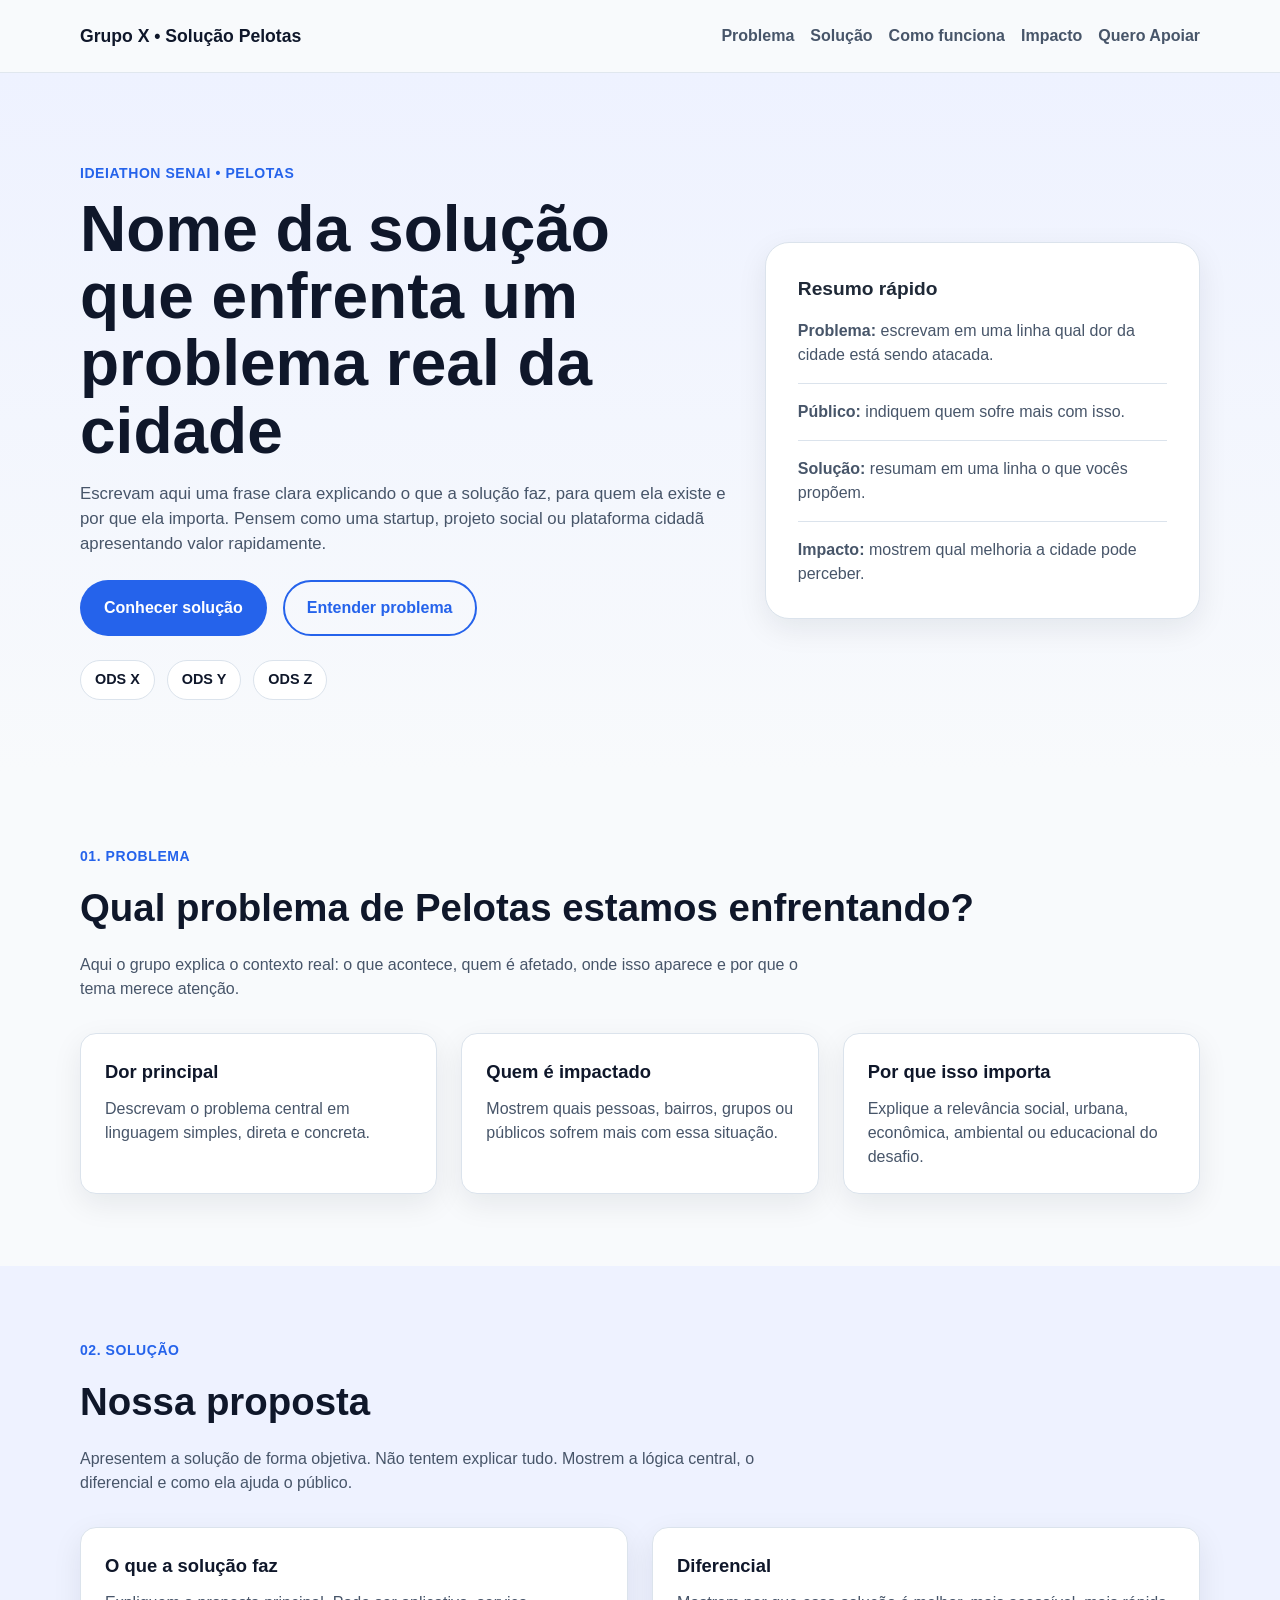
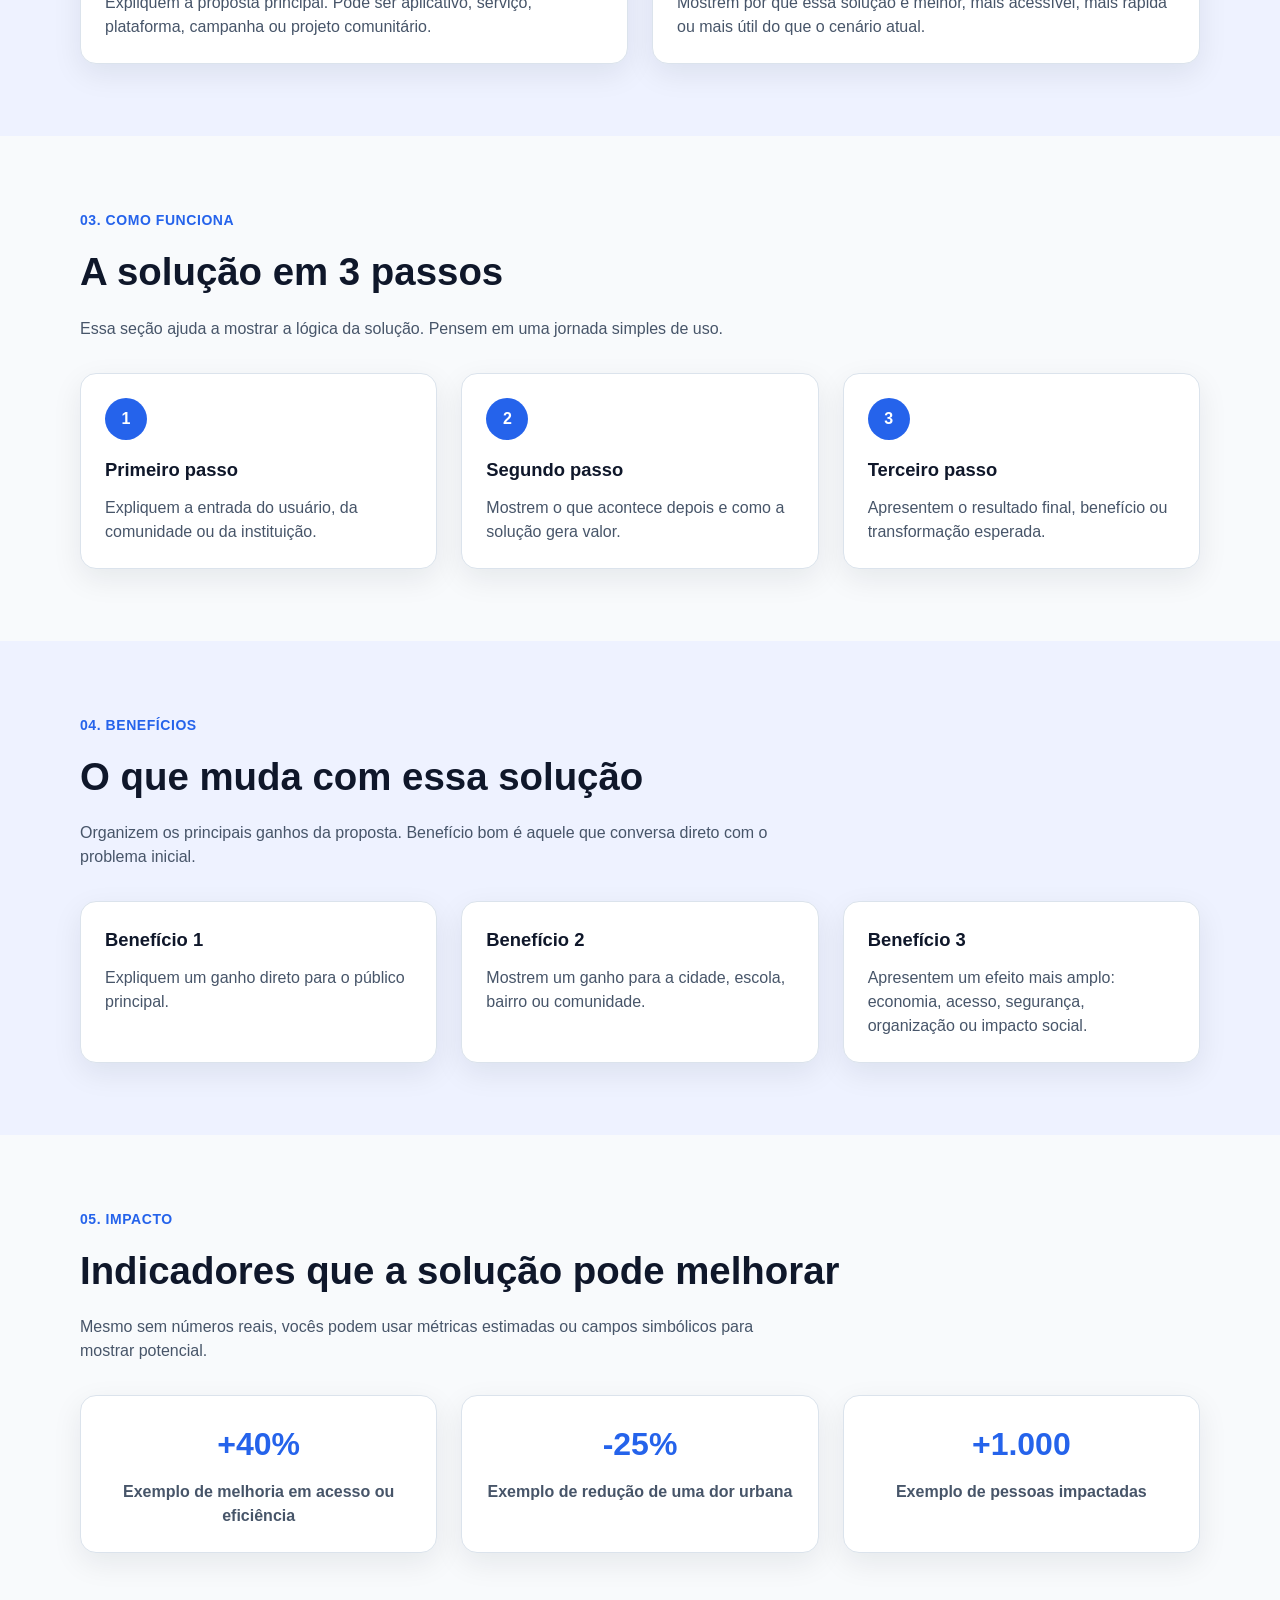
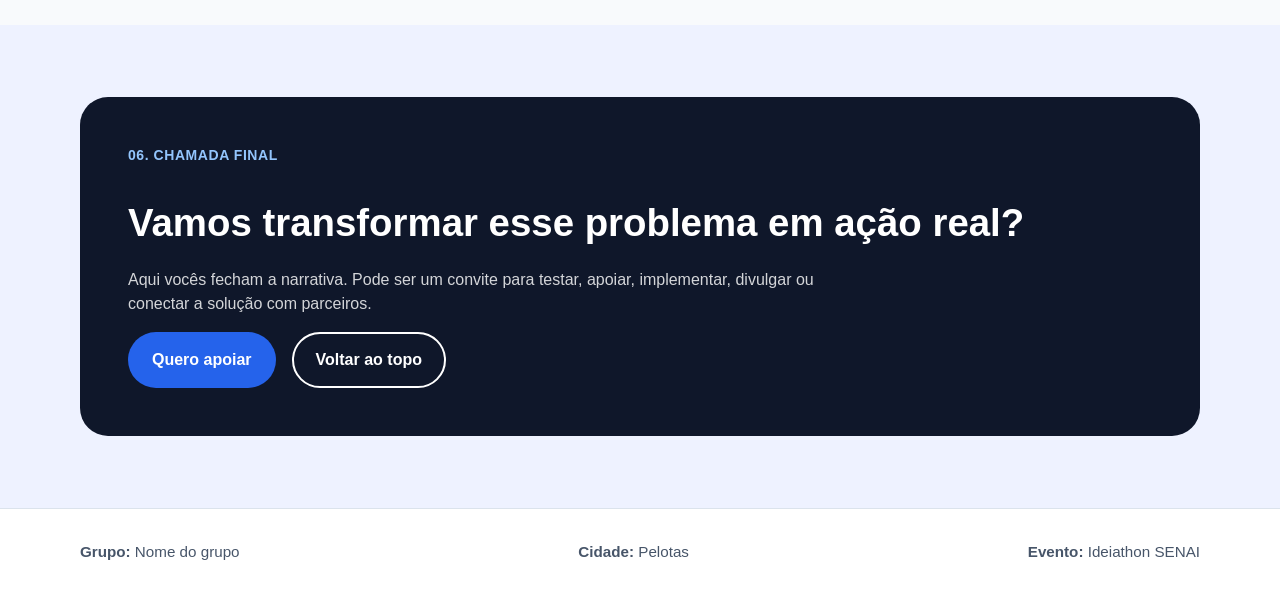
==== INDEX_MODELO.HTML @ 587a087d "Add files via upload" ====
<!--
TEMPLATE BASE — IDEIATHON SENAI
Objetivo: landing page em HTML/CSS para apresentar uma solução real para um problema da cidade.
-->

<!DOCTYPE html>
<html lang="pt-BR">
<head>
  <meta charset="UTF-8" />
  <meta name="viewport" content="width=device-width, initial-scale=1.0" />
  <title>Nome da Solução | Ideiathon SENAI</title>
  <link rel="stylesheet" href="estilo.css" />
</head>
<body>
  <!-- HEADER -->
  <header class="site-header">
    <div class="container nav">
      <a href="#inicio" class="logo">Grupo X • Solução Pelotas</a>
      <nav>
        <ul class="nav-menu">
          <li><a href="#problema">Problema</a></li>
          <li><a href="#solucao">Solução</a></li>
          <li><a href="#como-funciona">Como funciona</a></li>
          <li><a href="#impacto">Impacto</a></li>
          <li><a href="#contato">Quero Apoiar</a></li>
        </ul>
      </nav>
    </div>
  </header>

  <main>
    <!-- HERO -->
    <section class="hero" id="inicio">
      <div class="container hero-wrap">
        <div>
          <span class="eyebrow">Ideiathon SENAI • Pelotas</span>
          <h1>Nome da solução que enfrenta um problema real da cidade</h1>
          <p>
            Escrevam aqui uma frase clara explicando o que a solução faz, para quem ela existe e por que ela importa.
            Pensem como uma startup, projeto social ou plataforma cidadã apresentando valor rapidamente.
          </p>

          <div class="hero-actions">
            <a href="#solucao" class="btn btn-primary">Conhecer solução</a>
            <a href="#problema" class="btn btn-secondary">Entender problema</a>
          </div>

          <div class="hero-badges">
            <span class="badge">ODS X</span>
            <span class="badge">ODS Y</span>
            <span class="badge">ODS Z</span>
          </div>
        </div>

        <aside class="hero-panel">
          <h2>Resumo rápido</h2>
          <ul>
            <li><strong>Problema:</strong> escrevam em uma linha qual dor da cidade está sendo atacada.</li>
            <li><strong>Público:</strong> indiquem quem sofre mais com isso.</li>
            <li><strong>Solução:</strong> resumam em uma linha o que vocês propõem.</li>
            <li><strong>Impacto:</strong> mostrem qual melhoria a cidade pode perceber.</li>
          </ul>
        </aside>
      </div>
    </section>

    <!-- PROBLEMA -->
    <section class="section" id="problema">
      <div class="container">
        <span class="eyebrow">01. Problema</span>
        <h2 class="section-title">Qual problema de Pelotas estamos enfrentando?</h2>
        <p class="section-text">
          Aqui o grupo explica o contexto real: o que acontece, quem é afetado, onde isso aparece e por que o tema merece atenção.
        </p>

        <div class="grid grid-3">
          <article class="card">
            <h3>Dor principal</h3>
            <p>Descrevam o problema central em linguagem simples, direta e concreta.</p>
          </article>

          <article class="card">
            <h3>Quem é impactado</h3>
            <p>Mostrem quais pessoas, bairros, grupos ou públicos sofrem mais com essa situação.</p>
          </article>

          <article class="card">
            <h3>Por que isso importa</h3>
            <p>Explique a relevância social, urbana, econômica, ambiental ou educacional do desafio.</p>
          </article>
        </div>
      </div>
    </section>

    <!-- SOLUÇÃO -->
    <section class="section section-alt" id="solucao">
      <div class="container">
        <span class="eyebrow">02. Solução</span>
        <h2 class="section-title">Nossa proposta</h2>
        <p class="section-text">
          Apresentem a solução de forma objetiva. Não tentem explicar tudo. Mostrem a lógica central, o diferencial e como ela ajuda o público.
        </p>

        <div class="grid grid-2">
          <article class="card">
            <h3>O que a solução faz</h3>
            <p>Expliquem a proposta principal. Pode ser aplicativo, serviço, plataforma, campanha ou projeto comunitário.</p>
          </article>

          <article class="card">
            <h3>Diferencial</h3>
            <p>Mostrem por que essa solução é melhor, mais acessível, mais rápida ou mais útil do que o cenário atual.</p>
          </article>
        </div>
      </div>
    </section>

    <!-- COMO FUNCIONA -->
    <section class="section" id="como-funciona">
      <div class="container">
        <span class="eyebrow">03. Como funciona</span>
        <h2 class="section-title">A solução em 3 passos</h2>
        <p class="section-text">
          Essa seção ajuda a mostrar a lógica da solução. Pensem em uma jornada simples de uso.
        </p>

        <div class="grid grid-3">
          <article class="card">
            <div class="step-number">1</div>
            <h3>Primeiro passo</h3>
            <p>Expliquem a entrada do usuário, da comunidade ou da instituição.</p>
          </article>

          <article class="card">
            <div class="step-number">2</div>
            <h3>Segundo passo</h3>
            <p>Mostrem o que acontece depois e como a solução gera valor.</p>
          </article>

          <article class="card">
            <div class="step-number">3</div>
            <h3>Terceiro passo</h3>
            <p>Apresentem o resultado final, benefício ou transformação esperada.</p>
          </article>
        </div>
      </div>
    </section>

    <!-- BENEFÍCIOS -->
    <section class="section section-alt" id="beneficios">
      <div class="container">
        <span class="eyebrow">04. Benefícios</span>
        <h2 class="section-title">O que muda com essa solução</h2>
        <p class="section-text">
          Organizem os principais ganhos da proposta. Benefício bom é aquele que conversa direto com o problema inicial.
        </p>

        <div class="grid grid-3">
          <article class="card">
            <h3>Benefício 1</h3>
            <p>Expliquem um ganho direto para o público principal.</p>
          </article>

          <article class="card">
            <h3>Benefício 2</h3>
            <p>Mostrem um ganho para a cidade, escola, bairro ou comunidade.</p>
          </article>

          <article class="card">
            <h3>Benefício 3</h3>
            <p>Apresentem um efeito mais amplo: economia, acesso, segurança, organização ou impacto social.</p>
          </article>
        </div>
      </div>
    </section>

    <!-- IMPACTO -->
    <section class="section" id="impacto">
      <div class="container">
        <span class="eyebrow">05. Impacto</span>
        <h2 class="section-title">Indicadores que a solução pode melhorar</h2>
        <p class="section-text">
          Mesmo sem números reais, vocês podem usar métricas estimadas ou campos simbólicos para mostrar potencial.
        </p>

        <div class="metrics">
          <div class="metric">
            <strong>+40%</strong>
            <span>Exemplo de melhoria em acesso ou eficiência</span>
          </div>
          <div class="metric">
            <strong>-25%</strong>
            <span>Exemplo de redução de uma dor urbana</span>
          </div>
          <div class="metric">
            <strong>+1.000</strong>
            <span>Exemplo de pessoas impactadas</span>
          </div>
        </div>
      </div>
    </section>

    <!-- CTA -->
    <section class="section section-alt" id="contato">
      <div class="container">
        <div class="cta-box">
          <span class="eyebrow" style="color:#93c5fd;">06. Chamada final</span>
          <h2 class="section-title" style="color:white; margin-bottom: 0;">Vamos transformar esse problema em ação real?</h2>
          <p>
            Aqui vocês fecham a narrativa. Pode ser um convite para testar, apoiar, implementar, divulgar ou conectar a solução com parceiros.
          </p>
          <div class="hero-actions" style="margin-bottom:0;">
            <a href="#inicio" class="btn btn-primary">Quero apoiar</a>
            <a href="#problema" class="btn btn-secondary" style="border-color:white; color:white;">Voltar ao topo</a>
          </div>
        </div>
      </div>
    </section>
  </main>

  <!-- FOOTER -->
  <footer class="footer">
    <div class="container footer-wrap">
      <p><strong>Grupo:</strong> Nome do grupo</p>
      <p><strong>Cidade:</strong> Pelotas</p>
      <p><strong>Evento:</strong> Ideiathon SENAI</p>
    </div>
  </footer>

  <script>
    // JS opcional.
    // Pode ser usado para menu mobile, animações simples ou navegação suave extra.
    console.log('Template do Ideiathon carregado com sucesso.');
  </script>
</body>
</html>
---- estilo.css ----
/* =========================
       1. RESET / BASE
    ========================== */
    * {
      margin: 0;
      padding: 0;
      box-sizing: border-box;
    }

    html {
      scroll-behavior: smooth;
    }

    body {
      font-family: Arial, Helvetica, sans-serif;
      line-height: 1.5;
      color: #1f2937;
      background: #f8fafc;
    }

    img {
      max-width: 100%;
      display: block;
    }

    a {
      text-decoration: none;
      color: inherit;
    }

    ul {
      list-style: none;
    }

    /* =========================
       2. VARIABLES
    ========================== */
    :root {
      --bg: #f8fafc;
      --surface: #ffffff;
      --surface-alt: #eef2ff;
      --text: #1f2937;
      --text-light: #475569;
      --primary: #2563eb;
      --primary-dark: #1d4ed8;
      --accent: #0f172a;
      --border: #dbe3ec;
      --success: #16a34a;
      --radius: 16px;
      --shadow: 0 10px 30px rgba(15, 23, 42, 0.08);
      --max-width: 1120px;
      --space-1: 8px;
      --space-2: 12px;
      --space-3: 16px;
      --space-4: 24px;
      --space-5: 32px;
      --space-6: 48px;
      --space-7: 72px;
    }

    /* =========================
       3. UTILITIES
    ========================== */
    .container {
      width: min(100% - 32px, var(--max-width));
      margin: 0 auto;
    }

    .section {
      padding: var(--space-7) 0;
    }

    .section-alt {
      background: var(--surface-alt);
    }

    .eyebrow {
      display: inline-block;
      margin-bottom: var(--space-2);
      font-size: 0.875rem;
      font-weight: 700;
      letter-spacing: 0.04em;
      text-transform: uppercase;
      color: var(--primary);
    }

    .section-title {
      font-size: clamp(1.8rem, 3vw, 2.6rem);
      margin-bottom: var(--space-3);
      color: var(--accent);
    }

    .section-text {
      max-width: 720px;
      color: var(--text-light);
      margin-bottom: var(--space-5);
    }

    .grid {
      display: grid;
      gap: var(--space-4);
    }

    .grid-2 {
      grid-template-columns: repeat(2, minmax(0, 1fr));
    }

    .grid-3 {
      grid-template-columns: repeat(3, minmax(0, 1fr));
    }

    .card {
      background: var(--surface);
      border: 1px solid var(--border);
      border-radius: var(--radius);
      padding: var(--space-4);
      box-shadow: var(--shadow);
    }

    .card h3 {
      margin-bottom: var(--space-2);
      font-size: 1.15rem;
      color: var(--accent);
    }

    .card p {
      color: var(--text-light);
    }

    .btn {
      display: inline-flex;
      align-items: center;
      justify-content: center;
      gap: 8px;
      padding: 14px 22px;
      border-radius: 999px;
      font-weight: 700;
      transition: 0.2s ease;
      border: 2px solid transparent;
    }

    .btn-primary {
      background: var(--primary);
      color: white;
    }

    .btn-primary:hover {
      background: var(--primary-dark);
    }

    .btn-secondary {
      border-color: var(--primary);
      color: var(--primary);
      background: transparent;
    }

    .btn-secondary:hover {
      background: rgba(37, 99, 235, 0.08);
    }

    /* =========================
       4. HEADER / NAV
    ========================== */
    .site-header {
      position: sticky;
      top: 0;
      z-index: 100;
      background: rgba(248, 250, 252, 0.92);
      backdrop-filter: blur(12px);
      border-bottom: 1px solid rgba(219, 227, 236, 0.8);
    }

    .nav {
      min-height: 72px;
      display: flex;
      align-items: center;
      justify-content: space-between;
      gap: var(--space-3);
    }

    .logo {
      font-weight: 800;
      color: var(--accent);
      font-size: 1.1rem;
    }

    .nav-menu {
      display: flex;
      gap: var(--space-3);
      flex-wrap: wrap;
      color: var(--text-light);
      font-weight: 600;
    }

    .nav-menu a:hover {
      color: var(--primary);
    }

    /* =========================
       5. HERO
    ========================== */
    .hero {
      padding: 88px 0 72px;
      background: linear-gradient(180deg, #eef2ff 0%, #f8fafc 100%);
    }

    .hero-wrap {
      display: grid;
      grid-template-columns: 1.2fr 0.8fr;
      gap: var(--space-5);
      align-items: center;
    }

    .hero h1 {
      font-size: clamp(2.2rem, 5vw, 4rem);
      line-height: 1.05;
      margin-bottom: var(--space-3);
      color: var(--accent);
    }

    .hero p {
      font-size: 1.05rem;
      color: var(--text-light);
      max-width: 650px;
      margin-bottom: var(--space-4);
    }

    .hero-actions {
      display: flex;
      flex-wrap: wrap;
      gap: var(--space-3);
      margin-bottom: var(--space-4);
    }

    .hero-badges {
      display: flex;
      flex-wrap: wrap;
      gap: var(--space-2);
    }

    .badge {
      background: white;
      color: var(--accent);
      border: 1px solid var(--border);
      border-radius: 999px;
      padding: 8px 14px;
      font-size: 0.9rem;
      font-weight: 700;
    }

    .hero-panel {
      background: white;
      border: 1px solid var(--border);
      border-radius: 24px;
      padding: var(--space-5);
      box-shadow: var(--shadow);
    }

    .hero-panel h2 {
      font-size: 1.2rem;
      margin-bottom: var(--space-3);
    }

    .hero-panel ul {
      display: grid;
      gap: var(--space-3);
    }

    .hero-panel li {
      padding-bottom: var(--space-3);
      border-bottom: 1px solid var(--border);
      color: var(--text-light);
    }

    .hero-panel li:last-child {
      border-bottom: none;
      padding-bottom: 0;
    }

    /* =========================
       6. HOW IT WORKS / STEPS
    ========================== */
    .step-number {
      width: 42px;
      height: 42px;
      border-radius: 50%;
      display: inline-flex;
      align-items: center;
      justify-content: center;
      background: var(--primary);
      color: white;
      font-weight: 800;
      margin-bottom: var(--space-3);
    }

    /* =========================
       7. IMPACT METRICS
    ========================== */
    .metrics {
      display: grid;
      grid-template-columns: repeat(3, minmax(0, 1fr));
      gap: var(--space-4);
    }

    .metric {
      background: var(--surface);
      border-radius: var(--radius);
      border: 1px solid var(--border);
      padding: var(--space-4);
      text-align: center;
      box-shadow: var(--shadow);
    }

    .metric strong {
      display: block;
      font-size: 2rem;
      color: var(--primary);
      margin-bottom: var(--space-2);
    }

    .metric span {
      color: var(--text-light);
      font-weight: 600;
    }

    /* =========================
       8. CTA FINAL
    ========================== */
    .cta-box {
      background: var(--accent);
      color: white;
      border-radius: 28px;
      padding: clamp(28px, 4vw, 48px);
      display: grid;
      gap: var(--space-3);
    }

    .cta-box p {
      color: rgba(255, 255, 255, 0.82);
      max-width: 700px;
    }

    /* =========================
       9. FOOTER
    ========================== */
    .footer {
      padding: var(--space-5) 0;
      border-top: 1px solid var(--border);
      background: white;
    }

    .footer-wrap {
      display: flex;
      justify-content: space-between;
      gap: var(--space-3);
      flex-wrap: wrap;
      color: var(--text-light);
      font-size: 0.95rem;
    }

    /* =========================
       10. RESPONSIVE
    ========================== */
    @media (max-width: 900px) {
      .hero-wrap,
      .grid-2,
      .grid-3,
      .metrics {
        grid-template-columns: 1fr;
      }

      .nav {
        flex-direction: column;
        justify-content: center;
        padding: 12px 0;
      }

      .hero {
        padding-top: 56px;
      }
    }
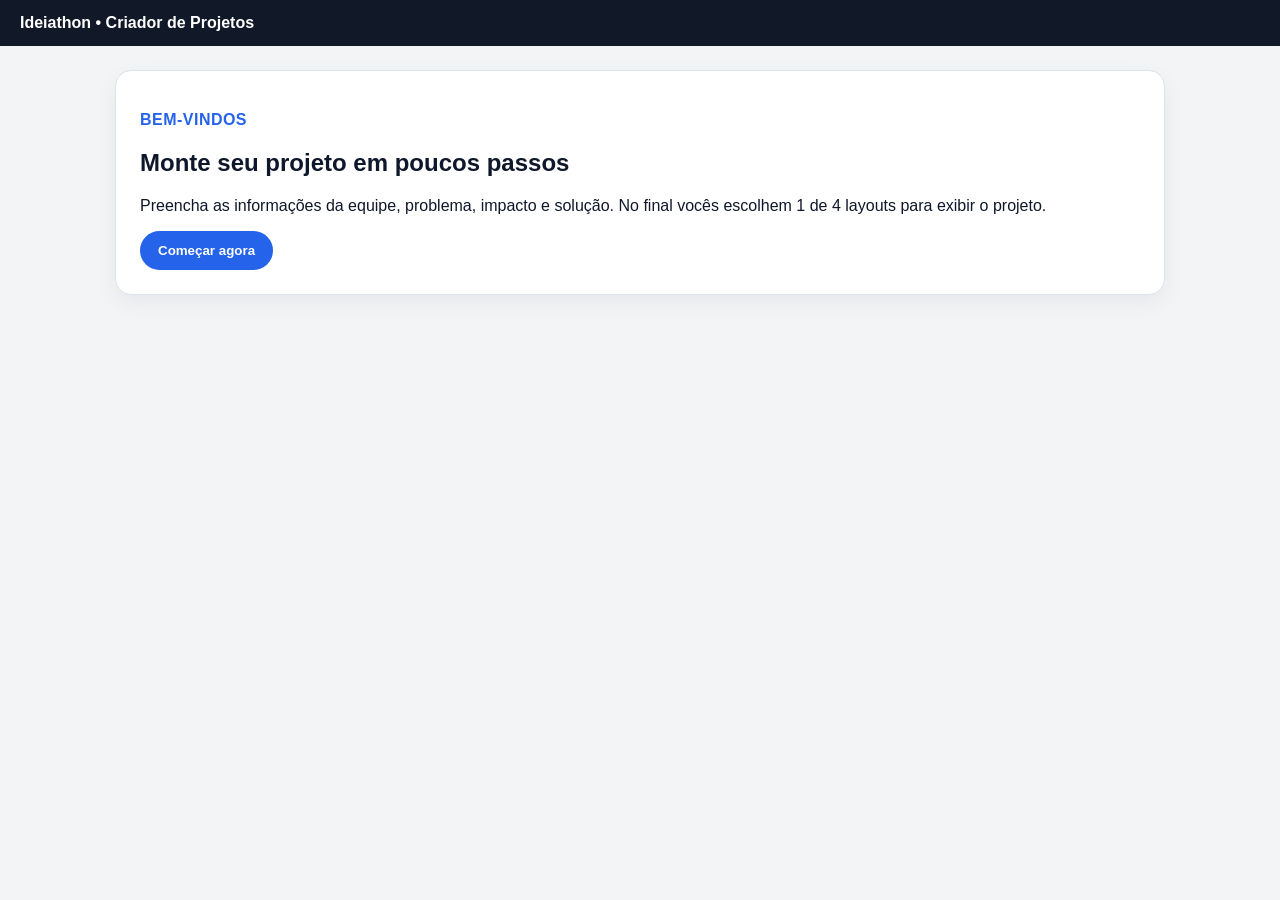
==== commit 7f1e5976: "Implementa fluxo completo de projetos com 4 layouts" ====
--- a/INDEX_MODELO.HTML
+++ b/INDEX_MODELO.HTML
@@ -1,236 +1,103 @@
-<!--
-TEMPLATE BASE — IDEIATHON SENAI
-Objetivo: landing page em HTML/CSS para apresentar uma solução real para um problema da cidade.
--->
-
-<!DOCTYPE html>
-<html lang="pt-BR">
-<head>
-  <meta charset="UTF-8" />
-  <meta name="viewport" content="width=device-width, initial-scale=1.0" />
-  <title>Nome da Solução | Ideiathon SENAI</title>
-  <link rel="stylesheet" href="estilo.css" />
-</head>
-<body>
-  <!-- HEADER -->
-  <header class="site-header">
-    <div class="container nav">
-      <a href="#inicio" class="logo">Grupo X • Solução Pelotas</a>
-      <nav>
-        <ul class="nav-menu">
-          <li><a href="#problema">Problema</a></li>
-          <li><a href="#solucao">Solução</a></li>
-          <li><a href="#como-funciona">Como funciona</a></li>
-          <li><a href="#impacto">Impacto</a></li>
-          <li><a href="#contato">Quero Apoiar</a></li>
-        </ul>
-      </nav>
-    </div>
-  </header>
-
-  <main>
-    <!-- HERO -->
-    <section class="hero" id="inicio">
-      <div class="container hero-wrap">
-        <div>
-          <span class="eyebrow">Ideiathon SENAI • Pelotas</span>
-          <h1>Nome da solução que enfrenta um problema real da cidade</h1>
-          <p>
-            Escrevam aqui uma frase clara explicando o que a solução faz, para quem ela existe e por que ela importa.
-            Pensem como uma startup, projeto social ou plataforma cidadã apresentando valor rapidamente.
-          </p>
-
-          <div class="hero-actions">
-            <a href="#solucao" class="btn btn-primary">Conhecer solução</a>
-            <a href="#problema" class="btn btn-secondary">Entender problema</a>
-          </div>
-
-          <div class="hero-badges">
-            <span class="badge">ODS X</span>
-            <span class="badge">ODS Y</span>
-            <span class="badge">ODS Z</span>
-          </div>
-        </div>
-
-        <aside class="hero-panel">
-          <h2>Resumo rápido</h2>
-          <ul>
-            <li><strong>Problema:</strong> escrevam em uma linha qual dor da cidade está sendo atacada.</li>
-            <li><strong>Público:</strong> indiquem quem sofre mais com isso.</li>
-            <li><strong>Solução:</strong> resumam em uma linha o que vocês propõem.</li>
-            <li><strong>Impacto:</strong> mostrem qual melhoria a cidade pode perceber.</li>
-          </ul>
-        </aside>
-      </div>
-    </section>
-
-    <!-- PROBLEMA -->
-    <section class="section" id="problema">
-      <div class="container">
-        <span class="eyebrow">01. Problema</span>
-        <h2 class="section-title">Qual problema de Pelotas estamos enfrentando?</h2>
-        <p class="section-text">
-          Aqui o grupo explica o contexto real: o que acontece, quem é afetado, onde isso aparece e por que o tema merece atenção.
-        </p>
-
-        <div class="grid grid-3">
-          <article class="card">
-            <h3>Dor principal</h3>
-            <p>Descrevam o problema central em linguagem simples, direta e concreta.</p>
-          </article>
-
-          <article class="card">
-            <h3>Quem é impactado</h3>
-            <p>Mostrem quais pessoas, bairros, grupos ou públicos sofrem mais com essa situação.</p>
-          </article>
-
-          <article class="card">
-            <h3>Por que isso importa</h3>
-            <p>Explique a relevância social, urbana, econômica, ambiental ou educacional do desafio.</p>
-          </article>
-        </div>
-      </div>
-    </section>
-
-    <!-- SOLUÇÃO -->
-    <section class="section section-alt" id="solucao">
-      <div class="container">
-        <span class="eyebrow">02. Solução</span>
-        <h2 class="section-title">Nossa proposta</h2>
-        <p class="section-text">
-          Apresentem a solução de forma objetiva. Não tentem explicar tudo. Mostrem a lógica central, o diferencial e como ela ajuda o público.
-        </p>
-
-        <div class="grid grid-2">
-          <article class="card">
-            <h3>O que a solução faz</h3>
-            <p>Expliquem a proposta principal. Pode ser aplicativo, serviço, plataforma, campanha ou projeto comunitário.</p>
-          </article>
-
-          <article class="card">
-            <h3>Diferencial</h3>
-            <p>Mostrem por que essa solução é melhor, mais acessível, mais rápida ou mais útil do que o cenário atual.</p>
-          </article>
-        </div>
-      </div>
-    </section>
-
-    <!-- COMO FUNCIONA -->
-    <section class="section" id="como-funciona">
-      <div class="container">
-        <span class="eyebrow">03. Como funciona</span>
-        <h2 class="section-title">A solução em 3 passos</h2>
-        <p class="section-text">
-          Essa seção ajuda a mostrar a lógica da solução. Pensem em uma jornada simples de uso.
-        </p>
-
-        <div class="grid grid-3">
-          <article class="card">
-            <div class="step-number">1</div>
-            <h3>Primeiro passo</h3>
-            <p>Expliquem a entrada do usuário, da comunidade ou da instituição.</p>
-          </article>
-
-          <article class="card">
-            <div class="step-number">2</div>
-            <h3>Segundo passo</h3>
-            <p>Mostrem o que acontece depois e como a solução gera valor.</p>
-          </article>
-
-          <article class="card">
-            <div class="step-number">3</div>
-            <h3>Terceiro passo</h3>
-            <p>Apresentem o resultado final, benefício ou transformação esperada.</p>
-          </article>
-        </div>
-      </div>
-    </section>
-
-    <!-- BENEFÍCIOS -->
-    <section class="section section-alt" id="beneficios">
-      <div class="container">
-        <span class="eyebrow">04. Benefícios</span>
-        <h2 class="section-title">O que muda com essa solução</h2>
-        <p class="section-text">
-          Organizem os principais ganhos da proposta. Benefício bom é aquele que conversa direto com o problema inicial.
-        </p>
-
-        <div class="grid grid-3">
-          <article class="card">
-            <h3>Benefício 1</h3>
-            <p>Expliquem um ganho direto para o público principal.</p>
-          </article>
-
-          <article class="card">
-            <h3>Benefício 2</h3>
-            <p>Mostrem um ganho para a cidade, escola, bairro ou comunidade.</p>
-          </article>
-
-          <article class="card">
-            <h3>Benefício 3</h3>
-            <p>Apresentem um efeito mais amplo: economia, acesso, segurança, organização ou impacto social.</p>
-          </article>
-        </div>
-      </div>
-    </section>
-
-    <!-- IMPACTO -->
-    <section class="section" id="impacto">
-      <div class="container">
-        <span class="eyebrow">05. Impacto</span>
-        <h2 class="section-title">Indicadores que a solução pode melhorar</h2>
-        <p class="section-text">
-          Mesmo sem números reais, vocês podem usar métricas estimadas ou campos simbólicos para mostrar potencial.
-        </p>
-
-        <div class="metrics">
-          <div class="metric">
-            <strong>+40%</strong>
-            <span>Exemplo de melhoria em acesso ou eficiência</span>
-          </div>
-          <div class="metric">
-            <strong>-25%</strong>
-            <span>Exemplo de redução de uma dor urbana</span>
-          </div>
-          <div class="metric">
-            <strong>+1.000</strong>
-            <span>Exemplo de pessoas impactadas</span>
-          </div>
-        </div>
-      </div>
-    </section>
-
-    <!-- CTA -->
-    <section class="section section-alt" id="contato">
-      <div class="container">
-        <div class="cta-box">
-          <span class="eyebrow" style="color:#93c5fd;">06. Chamada final</span>
-          <h2 class="section-title" style="color:white; margin-bottom: 0;">Vamos transformar esse problema em ação real?</h2>
-          <p>
-            Aqui vocês fecham a narrativa. Pode ser um convite para testar, apoiar, implementar, divulgar ou conectar a solução com parceiros.
-          </p>
-          <div class="hero-actions" style="margin-bottom:0;">
-            <a href="#inicio" class="btn btn-primary">Quero apoiar</a>
-            <a href="#problema" class="btn btn-secondary" style="border-color:white; color:white;">Voltar ao topo</a>
-          </div>
-        </div>
-      </div>
-    </section>
-  </main>
-
-  <!-- FOOTER -->
-  <footer class="footer">
-    <div class="container footer-wrap">
-      <p><strong>Grupo:</strong> Nome do grupo</p>
-      <p><strong>Cidade:</strong> Pelotas</p>
-      <p><strong>Evento:</strong> Ideiathon SENAI</p>
-    </div>
-  </footer>
-
-  <script>
-    // JS opcional.
-    // Pode ser usado para menu mobile, animações simples ou navegação suave extra.
-    console.log('Template do Ideiathon carregado com sucesso.');
-  </script>
-</body>
-</html>+<!DOCTYPE html>
+<html lang="pt-BR">
+<head>
+  <meta charset="UTF-8" />
+  <meta name="viewport" content="width=device-width, initial-scale=1.0" />
+  <title>Ideiathon • Criador de Projetos</title>
+  <link rel="stylesheet" href="estilo.css" />
+</head>
+<body>
+  <header class="topbar">
+    <h1>Ideiathon • Criador de Projetos</h1>
+    <button id="new-project-btn" class="ghost hidden" type="button">Criar novo projeto</button>
+  </header>
+
+  <main class="container">
+    <section id="welcome-screen" class="panel">
+      <p class="tag">Bem-vindos</p>
+      <h2>Monte seu projeto em poucos passos</h2>
+      <p>Preencha as informações da equipe, problema, impacto e solução. No final vocês escolhem 1 de 4 layouts para exibir o projeto.</p>
+      <button id="start-btn" class="primary" type="button">Começar agora</button>
+    </section>
+
+    <section id="wizard-screen" class="panel hidden">
+      <div class="wizard-header">
+        <p id="step-label" class="tag"></p>
+        <div class="progress-wrap"><div id="progress-bar"></div></div>
+      </div>
+
+      <form id="project-form">
+        <div data-step="1" class="step">
+          <h3>Equipe</h3>
+          <label>Nome da equipe
+            <input required name="teamName" placeholder="Ex.: Inova Jovem" />
+          </label>
+          <label>Nome dos integrantes (um por linha)
+            <textarea required name="members" rows="5" placeholder="Ana\nJoão\nMaria"></textarea>
+          </label>
+        </div>
+
+        <div data-step="2" class="step hidden">
+          <h3>Problema</h3>
+          <label>Qual problema vocês querem resolver?
+            <textarea required name="problem" rows="7" placeholder="Descrevam o problema real."></textarea>
+          </label>
+        </div>
+
+        <div data-step="3" class="step hidden">
+          <h3>Destinatário da solução</h3>
+          <label>Para quem vocês vão entregar a solução?
+            <textarea required name="audience" rows="5" placeholder="Quem recebe/usa a solução?"></textarea>
+          </label>
+        </div>
+
+        <div data-step="4" class="step hidden">
+          <h3>Dados de impacto</h3>
+          <label>Métrica principal
+            <input required name="metricName" placeholder="Ex.: redução de filas" />
+          </label>
+          <label>Valor estimado
+            <input required name="metricValue" placeholder="Ex.: -35%" />
+          </label>
+          <label>Descrição do impacto
+            <textarea required name="impact" rows="5" placeholder="Explique o impacto esperado."></textarea>
+          </label>
+        </div>
+
+        <div data-step="5" class="step hidden">
+          <h3>Solução</h3>
+          <label>Como a solução funciona?
+            <textarea required name="solution" rows="7" placeholder="Descrevam a solução completa."></textarea>
+          </label>
+        </div>
+
+        <div data-step="6" class="step hidden">
+          <h3>Imagens</h3>
+          <label>Adicione até 3 imagens
+            <input id="images" type="file" accept="image/*" multiple />
+          </label>
+          <div id="image-preview" class="image-preview"></div>
+          <p class="muted">As imagens ficam salvas no navegador para teste local.</p>
+        </div>
+
+        <div class="wizard-actions">
+          <button id="prev-btn" class="ghost" type="button">Voltar</button>
+          <button id="next-btn" class="primary" type="button">Próximo</button>
+          <button id="finish-btn" class="primary hidden" type="submit">Finalizar e escolher layout</button>
+        </div>
+      </form>
+    </section>
+
+    <section id="layout-screen" class="panel hidden">
+      <p class="tag">Escolha visual</p>
+      <h2>Escolha 1 dos 4 layouts</h2>
+      <div class="layout-grid" id="layout-grid"></div>
+      <p class="muted">Link do projeto: <a id="project-link" href="#"></a></p>
+    </section>
+
+    <section id="project-screen" class="panel hidden"></section>
+  </main>
+
+  <script src="app.js"></script>
+</body>
+</html>
--- a/estilo.css
+++ b/estilo.css
@@ -1,381 +1,145 @@
-/* =========================
-       1. RESET / BASE
-    ========================== */
-    * {
-      margin: 0;
-      padding: 0;
-      box-sizing: border-box;
-    }
-
-    html {
-      scroll-behavior: smooth;
-    }
-
-    body {
-      font-family: Arial, Helvetica, sans-serif;
-      line-height: 1.5;
-      color: #1f2937;
-      background: #f8fafc;
-    }
-
-    img {
-      max-width: 100%;
-      display: block;
-    }
-
-    a {
-      text-decoration: none;
-      color: inherit;
-    }
-
-    ul {
-      list-style: none;
-    }
-
-    /* =========================
-       2. VARIABLES
-    ========================== */
-    :root {
-      --bg: #f8fafc;
-      --surface: #ffffff;
-      --surface-alt: #eef2ff;
-      --text: #1f2937;
-      --text-light: #475569;
-      --primary: #2563eb;
-      --primary-dark: #1d4ed8;
-      --accent: #0f172a;
-      --border: #dbe3ec;
-      --success: #16a34a;
-      --radius: 16px;
-      --shadow: 0 10px 30px rgba(15, 23, 42, 0.08);
-      --max-width: 1120px;
-      --space-1: 8px;
-      --space-2: 12px;
-      --space-3: 16px;
-      --space-4: 24px;
-      --space-5: 32px;
-      --space-6: 48px;
-      --space-7: 72px;
-    }
-
-    /* =========================
-       3. UTILITIES
-    ========================== */
-    .container {
-      width: min(100% - 32px, var(--max-width));
-      margin: 0 auto;
-    }
-
-    .section {
-      padding: var(--space-7) 0;
-    }
-
-    .section-alt {
-      background: var(--surface-alt);
-    }
-
-    .eyebrow {
-      display: inline-block;
-      margin-bottom: var(--space-2);
-      font-size: 0.875rem;
-      font-weight: 700;
-      letter-spacing: 0.04em;
-      text-transform: uppercase;
-      color: var(--primary);
-    }
-
-    .section-title {
-      font-size: clamp(1.8rem, 3vw, 2.6rem);
-      margin-bottom: var(--space-3);
-      color: var(--accent);
-    }
-
-    .section-text {
-      max-width: 720px;
-      color: var(--text-light);
-      margin-bottom: var(--space-5);
-    }
-
-    .grid {
-      display: grid;
-      gap: var(--space-4);
-    }
-
-    .grid-2 {
-      grid-template-columns: repeat(2, minmax(0, 1fr));
-    }
-
-    .grid-3 {
-      grid-template-columns: repeat(3, minmax(0, 1fr));
-    }
-
-    .card {
-      background: var(--surface);
-      border: 1px solid var(--border);
-      border-radius: var(--radius);
-      padding: var(--space-4);
-      box-shadow: var(--shadow);
-    }
-
-    .card h3 {
-      margin-bottom: var(--space-2);
-      font-size: 1.15rem;
-      color: var(--accent);
-    }
-
-    .card p {
-      color: var(--text-light);
-    }
-
-    .btn {
-      display: inline-flex;
-      align-items: center;
-      justify-content: center;
-      gap: 8px;
-      padding: 14px 22px;
-      border-radius: 999px;
-      font-weight: 700;
-      transition: 0.2s ease;
-      border: 2px solid transparent;
-    }
-
-    .btn-primary {
-      background: var(--primary);
-      color: white;
-    }
-
-    .btn-primary:hover {
-      background: var(--primary-dark);
-    }
-
-    .btn-secondary {
-      border-color: var(--primary);
-      color: var(--primary);
-      background: transparent;
-    }
-
-    .btn-secondary:hover {
-      background: rgba(37, 99, 235, 0.08);
-    }
-
-    /* =========================
-       4. HEADER / NAV
-    ========================== */
-    .site-header {
-      position: sticky;
-      top: 0;
-      z-index: 100;
-      background: rgba(248, 250, 252, 0.92);
-      backdrop-filter: blur(12px);
-      border-bottom: 1px solid rgba(219, 227, 236, 0.8);
-    }
-
-    .nav {
-      min-height: 72px;
-      display: flex;
-      align-items: center;
-      justify-content: space-between;
-      gap: var(--space-3);
-    }
-
-    .logo {
-      font-weight: 800;
-      color: var(--accent);
-      font-size: 1.1rem;
-    }
-
-    .nav-menu {
-      display: flex;
-      gap: var(--space-3);
-      flex-wrap: wrap;
-      color: var(--text-light);
-      font-weight: 600;
-    }
-
-    .nav-menu a:hover {
-      color: var(--primary);
-    }
-
-    /* =========================
-       5. HERO
-    ========================== */
-    .hero {
-      padding: 88px 0 72px;
-      background: linear-gradient(180deg, #eef2ff 0%, #f8fafc 100%);
-    }
-
-    .hero-wrap {
-      display: grid;
-      grid-template-columns: 1.2fr 0.8fr;
-      gap: var(--space-5);
-      align-items: center;
-    }
-
-    .hero h1 {
-      font-size: clamp(2.2rem, 5vw, 4rem);
-      line-height: 1.05;
-      margin-bottom: var(--space-3);
-      color: var(--accent);
-    }
-
-    .hero p {
-      font-size: 1.05rem;
-      color: var(--text-light);
-      max-width: 650px;
-      margin-bottom: var(--space-4);
-    }
-
-    .hero-actions {
-      display: flex;
-      flex-wrap: wrap;
-      gap: var(--space-3);
-      margin-bottom: var(--space-4);
-    }
-
-    .hero-badges {
-      display: flex;
-      flex-wrap: wrap;
-      gap: var(--space-2);
-    }
-
-    .badge {
-      background: white;
-      color: var(--accent);
-      border: 1px solid var(--border);
-      border-radius: 999px;
-      padding: 8px 14px;
-      font-size: 0.9rem;
-      font-weight: 700;
-    }
-
-    .hero-panel {
-      background: white;
-      border: 1px solid var(--border);
-      border-radius: 24px;
-      padding: var(--space-5);
-      box-shadow: var(--shadow);
-    }
-
-    .hero-panel h2 {
-      font-size: 1.2rem;
-      margin-bottom: var(--space-3);
-    }
-
-    .hero-panel ul {
-      display: grid;
-      gap: var(--space-3);
-    }
-
-    .hero-panel li {
-      padding-bottom: var(--space-3);
-      border-bottom: 1px solid var(--border);
-      color: var(--text-light);
-    }
-
-    .hero-panel li:last-child {
-      border-bottom: none;
-      padding-bottom: 0;
-    }
-
-    /* =========================
-       6. HOW IT WORKS / STEPS
-    ========================== */
-    .step-number {
-      width: 42px;
-      height: 42px;
-      border-radius: 50%;
-      display: inline-flex;
-      align-items: center;
-      justify-content: center;
-      background: var(--primary);
-      color: white;
-      font-weight: 800;
-      margin-bottom: var(--space-3);
-    }
-
-    /* =========================
-       7. IMPACT METRICS
-    ========================== */
-    .metrics {
-      display: grid;
-      grid-template-columns: repeat(3, minmax(0, 1fr));
-      gap: var(--space-4);
-    }
-
-    .metric {
-      background: var(--surface);
-      border-radius: var(--radius);
-      border: 1px solid var(--border);
-      padding: var(--space-4);
-      text-align: center;
-      box-shadow: var(--shadow);
-    }
-
-    .metric strong {
-      display: block;
-      font-size: 2rem;
-      color: var(--primary);
-      margin-bottom: var(--space-2);
-    }
-
-    .metric span {
-      color: var(--text-light);
-      font-weight: 600;
-    }
-
-    /* =========================
-       8. CTA FINAL
-    ========================== */
-    .cta-box {
-      background: var(--accent);
-      color: white;
-      border-radius: 28px;
-      padding: clamp(28px, 4vw, 48px);
-      display: grid;
-      gap: var(--space-3);
-    }
-
-    .cta-box p {
-      color: rgba(255, 255, 255, 0.82);
-      max-width: 700px;
-    }
-
-    /* =========================
-       9. FOOTER
-    ========================== */
-    .footer {
-      padding: var(--space-5) 0;
-      border-top: 1px solid var(--border);
-      background: white;
-    }
-
-    .footer-wrap {
-      display: flex;
-      justify-content: space-between;
-      gap: var(--space-3);
-      flex-wrap: wrap;
-      color: var(--text-light);
-      font-size: 0.95rem;
-    }
-
-    /* =========================
-       10. RESPONSIVE
-    ========================== */
-    @media (max-width: 900px) {
-      .hero-wrap,
-      .grid-2,
-      .grid-3,
-      .metrics {
-        grid-template-columns: 1fr;
-      }
-
-      .nav {
-        flex-direction: column;
-        justify-content: center;
-        padding: 12px 0;
-      }
-
-      .hero {
-        padding-top: 56px;
-      }
-    }+:root {
+  --bg: #f3f4f6;
+  --card: #ffffff;
+  --text: #0f172a;
+  --muted: #475569;
+  --primary: #2563eb;
+  --border: #dbe3ec;
+  --radius: 16px;
+}
+* { box-sizing: border-box; }
+body {
+  margin: 0;
+  font-family: Arial, Helvetica, sans-serif;
+  color: var(--text);
+  background: var(--bg);
+}
+.topbar {
+  background: #111827;
+  color: #fff;
+  padding: 14px 20px;
+  display: flex;
+  justify-content: space-between;
+  align-items: center;
+}
+.topbar h1 { font-size: 1rem; margin: 0; }
+.container {
+  width: min(1050px, calc(100% - 32px));
+  margin: 24px auto 48px;
+}
+.panel {
+  background: var(--card);
+  border: 1px solid var(--border);
+  border-radius: var(--radius);
+  padding: 24px;
+  box-shadow: 0 8px 22px rgba(15, 23, 42, 0.05);
+}
+.hidden { display: none !important; }
+.tag {
+  text-transform: uppercase;
+  color: var(--primary);
+  font-weight: 700;
+  letter-spacing: .03em;
+  margin-bottom: 8px;
+}
+label { display: block; margin-bottom: 14px; font-weight: 600; }
+input, textarea {
+  width: 100%;
+  margin-top: 6px;
+  border: 1px solid #cbd5e1;
+  border-radius: 10px;
+  padding: 10px 12px;
+  font: inherit;
+}
+.primary, .ghost {
+  border-radius: 999px;
+  padding: 10px 16px;
+  font-weight: 700;
+  border: 2px solid transparent;
+  cursor: pointer;
+}
+.primary { background: var(--primary); color: #fff; }
+.ghost { background: transparent; border-color: #94a3b8; color: #0f172a; }
+.wizard-header { margin-bottom: 18px; }
+.progress-wrap {
+  height: 10px;
+  background: #e2e8f0;
+  border-radius: 20px;
+  overflow: hidden;
+}
+#progress-bar {
+  height: 100%;
+  width: 10%;
+  background: linear-gradient(90deg, #2563eb, #1d4ed8);
+  transition: width .2s;
+}
+.wizard-actions {
+  display: flex;
+  gap: 10px;
+  justify-content: flex-end;
+  margin-top: 10px;
+}
+.image-preview {
+  margin-top: 10px;
+  display: grid;
+  grid-template-columns: repeat(auto-fit, minmax(120px, 1fr));
+  gap: 10px;
+}
+.image-preview img {
+  width: 100%;
+  height: 100px;
+  object-fit: cover;
+  border-radius: 12px;
+  border: 1px solid #cbd5e1;
+}
+.layout-grid {
+  margin-top: 16px;
+  display: grid;
+  grid-template-columns: repeat(auto-fit, minmax(170px, 1fr));
+  gap: 12px;
+}
+.layout-card {
+  border: 1px solid #cbd5e1;
+  border-radius: 12px;
+  padding: 14px;
+}
+.layout-card h4 { margin: 0 0 8px; }
+.muted { color: var(--muted); }
+#project-screen { padding: 0; overflow: hidden; }
+.project-toolbar {
+  display: flex;
+  gap: 8px;
+  padding: 16px;
+  border-bottom: 1px solid var(--border);
+  flex-wrap: wrap;
+}
+.project-layout { padding: 22px; }
+.hero-box, .block {
+  background: #f8fafc;
+  border: 1px solid #e2e8f0;
+  border-radius: 12px;
+  padding: 16px;
+  margin-bottom: 14px;
+}
+.two-cols { display: grid; grid-template-columns: 1fr 1fr; gap: 12px; }
+.metric { font-size: 1.8rem; font-weight: 800; color: #1d4ed8; }
+.members li { margin-bottom: 4px; }
+.gallery {
+  display: grid;
+  grid-template-columns: repeat(auto-fit, minmax(160px, 1fr));
+  gap: 10px;
+}
+.gallery img { width: 100%; height: 130px; object-fit: cover; border-radius: 10px; }
+
+/* Layouts */
+.layout-1 .hero-box { background: #eff6ff; }
+.layout-2 { background: #0f172a; color: #e2e8f0; }
+.layout-2 .hero-box, .layout-2 .block { background: #1e293b; border-color: #334155; }
+.layout-2 .metric { color: #93c5fd; }
+.layout-3 .hero-box { border-left: 8px solid #16a34a; }
+.layout-4 .hero-box { border-top: 8px solid #7c3aed; }
+.layout-4 .block { border-left: 4px solid #a78bfa; }
+
+@media (max-width: 700px) {
+  .two-cols { grid-template-columns: 1fr; }
+}
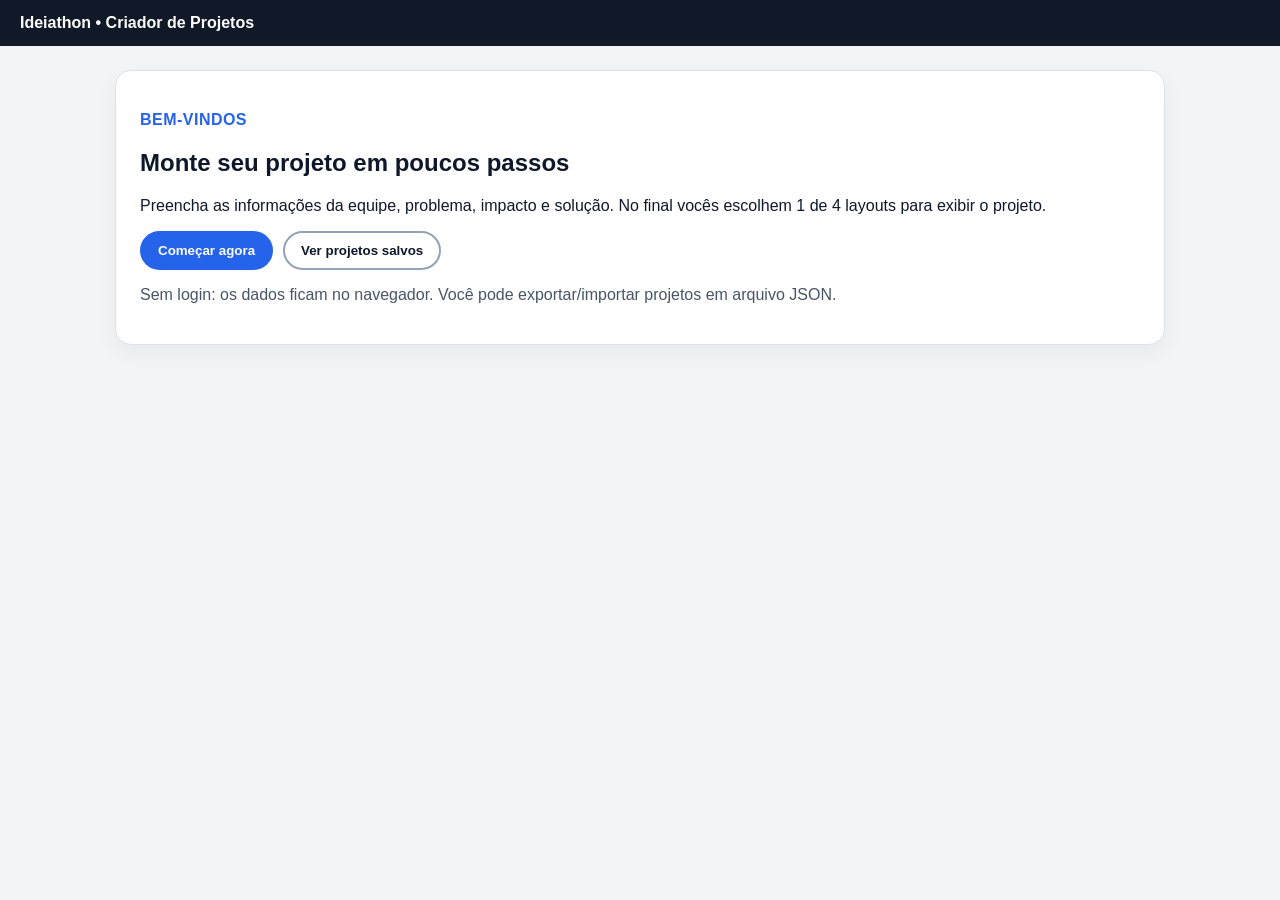
==== commit ef9db1b9: "Refina MVP: lista de projetos, import/export e guia de teste" ====
--- a/INDEX_MODELO.HTML
+++ b/INDEX_MODELO.HTML
@@ -9,7 +9,10 @@
 <body>
   <header class="topbar">
     <h1>Ideiathon • Criador de Projetos</h1>
-    <button id="new-project-btn" class="ghost hidden" type="button">Criar novo projeto</button>
+    <div class="topbar-actions">
+      <button id="list-projects-btn" class="ghost hidden" type="button">Meus projetos</button>
+      <button id="new-project-btn" class="ghost hidden" type="button">Criar novo projeto</button>
+    </div>
   </header>
 
   <main class="container">
@@ -17,7 +20,11 @@
       <p class="tag">Bem-vindos</p>
       <h2>Monte seu projeto em poucos passos</h2>
       <p>Preencha as informações da equipe, problema, impacto e solução. No final vocês escolhem 1 de 4 layouts para exibir o projeto.</p>
-      <button id="start-btn" class="primary" type="button">Começar agora</button>
+      <div class="welcome-actions">
+        <button id="start-btn" class="primary" type="button">Começar agora</button>
+        <button id="open-list-btn" class="ghost" type="button">Ver projetos salvos</button>
+      </div>
+      <p class="muted">Sem login: os dados ficam no navegador. Você pode exportar/importar projetos em arquivo JSON.</p>
     </section>
 
     <section id="wizard-screen" class="panel hidden">
@@ -30,44 +37,44 @@
         <div data-step="1" class="step">
           <h3>Equipe</h3>
           <label>Nome da equipe
-            <input required name="teamName" placeholder="Ex.: Inova Jovem" />
+            <input required name="teamName" maxlength="80" placeholder="Ex.: Inova Jovem" />
           </label>
           <label>Nome dos integrantes (um por linha)
-            <textarea required name="members" rows="5" placeholder="Ana\nJoão\nMaria"></textarea>
+            <textarea required name="members" rows="5" maxlength="500" placeholder="Ana\nJoão\nMaria"></textarea>
           </label>
         </div>
 
         <div data-step="2" class="step hidden">
           <h3>Problema</h3>
           <label>Qual problema vocês querem resolver?
-            <textarea required name="problem" rows="7" placeholder="Descrevam o problema real."></textarea>
+            <textarea required name="problem" rows="7" maxlength="3000" placeholder="Descrevam o problema real."></textarea>
           </label>
         </div>
 
         <div data-step="3" class="step hidden">
           <h3>Destinatário da solução</h3>
           <label>Para quem vocês vão entregar a solução?
-            <textarea required name="audience" rows="5" placeholder="Quem recebe/usa a solução?"></textarea>
+            <textarea required name="audience" rows="5" maxlength="1500" placeholder="Quem recebe/usa a solução?"></textarea>
           </label>
         </div>
 
         <div data-step="4" class="step hidden">
           <h3>Dados de impacto</h3>
           <label>Métrica principal
-            <input required name="metricName" placeholder="Ex.: redução de filas" />
+            <input required name="metricName" maxlength="100" placeholder="Ex.: redução de filas" />
           </label>
           <label>Valor estimado
-            <input required name="metricValue" placeholder="Ex.: -35%" />
+            <input required name="metricValue" maxlength="30" placeholder="Ex.: -35%" />
           </label>
           <label>Descrição do impacto
-            <textarea required name="impact" rows="5" placeholder="Explique o impacto esperado."></textarea>
+            <textarea required name="impact" rows="5" maxlength="2000" placeholder="Explique o impacto esperado."></textarea>
           </label>
         </div>
 
         <div data-step="5" class="step hidden">
           <h3>Solução</h3>
           <label>Como a solução funciona?
-            <textarea required name="solution" rows="7" placeholder="Descrevam a solução completa."></textarea>
+            <textarea required name="solution" rows="7" maxlength="3000" placeholder="Descrevam a solução completa."></textarea>
           </label>
         </div>
 
@@ -77,7 +84,7 @@
             <input id="images" type="file" accept="image/*" multiple />
           </label>
           <div id="image-preview" class="image-preview"></div>
-          <p class="muted">As imagens ficam salvas no navegador para teste local.</p>
+          <p class="muted">Dica: use imagens leves (até 1MB) para não lotar o navegador.</p>
         </div>
 
         <div class="wizard-actions">
@@ -92,7 +99,21 @@
       <p class="tag">Escolha visual</p>
       <h2>Escolha 1 dos 4 layouts</h2>
       <div class="layout-grid" id="layout-grid"></div>
-      <p class="muted">Link do projeto: <a id="project-link" href="#"></a></p>
+      <div class="link-row">
+        <p class="muted">Link do projeto: <a id="project-link" href="#"></a></p>
+        <button id="copy-link-btn" class="ghost" type="button">Copiar link</button>
+      </div>
+    </section>
+
+    <section id="list-screen" class="panel hidden">
+      <div class="list-header">
+        <h2>Projetos salvos neste navegador</h2>
+        <div>
+          <button id="import-btn" class="ghost" type="button">Importar JSON</button>
+          <input id="import-input" class="hidden" type="file" accept="application/json" />
+        </div>
+      </div>
+      <div id="saved-list" class="saved-list"></div>
     </section>
 
     <section id="project-screen" class="panel hidden"></section>
--- a/estilo.css
+++ b/estilo.css
@@ -23,6 +23,7 @@
   align-items: center;
 }
 .topbar h1 { font-size: 1rem; margin: 0; }
+.topbar-actions { display: flex; gap: 8px; }
 .container {
   width: min(1050px, calc(100% - 32px));
   margin: 24px auto 48px;
@@ -60,6 +61,8 @@
 }
 .primary { background: var(--primary); color: #fff; }
 .ghost { background: transparent; border-color: #94a3b8; color: #0f172a; }
+.danger { border-color: #ef4444; color: #b91c1c; }
+.welcome-actions { display: flex; gap: 10px; margin: 14px 0; }
 .wizard-header { margin-bottom: 18px; }
 .progress-wrap {
   height: 10px;
@@ -104,6 +107,13 @@
   padding: 14px;
 }
 .layout-card h4 { margin: 0 0 8px; }
+.link-row {
+  display: flex;
+  justify-content: space-between;
+  align-items: center;
+  gap: 8px;
+  margin-top: 8px;
+}
 .muted { color: var(--muted); }
 #project-screen { padding: 0; overflow: hidden; }
 .project-toolbar {
@@ -131,6 +141,27 @@
 }
 .gallery img { width: 100%; height: 130px; object-fit: cover; border-radius: 10px; }
 
+.list-header {
+  display: flex;
+  justify-content: space-between;
+  gap: 12px;
+  align-items: center;
+  flex-wrap: wrap;
+}
+.saved-list {
+  display: grid;
+  grid-template-columns: repeat(auto-fit, minmax(260px, 1fr));
+  gap: 12px;
+  margin-top: 14px;
+}
+.saved-card {
+  border: 1px solid #cbd5e1;
+  border-radius: 12px;
+  padding: 14px;
+}
+.saved-card h3 { margin: 0 0 6px; }
+.saved-actions { display: flex; gap: 8px; flex-wrap: wrap; margin-top: 10px; }
+
 /* Layouts */
 .layout-1 .hero-box { background: #eff6ff; }
 .layout-2 { background: #0f172a; color: #e2e8f0; }
@@ -141,5 +172,5 @@
 .layout-4 .block { border-left: 4px solid #a78bfa; }
 
 @media (max-width: 700px) {
-  .two-cols { grid-template-columns: 1fr; }
+  .two-cols, .link-row { grid-template-columns: 1fr; display: grid; }
 }
